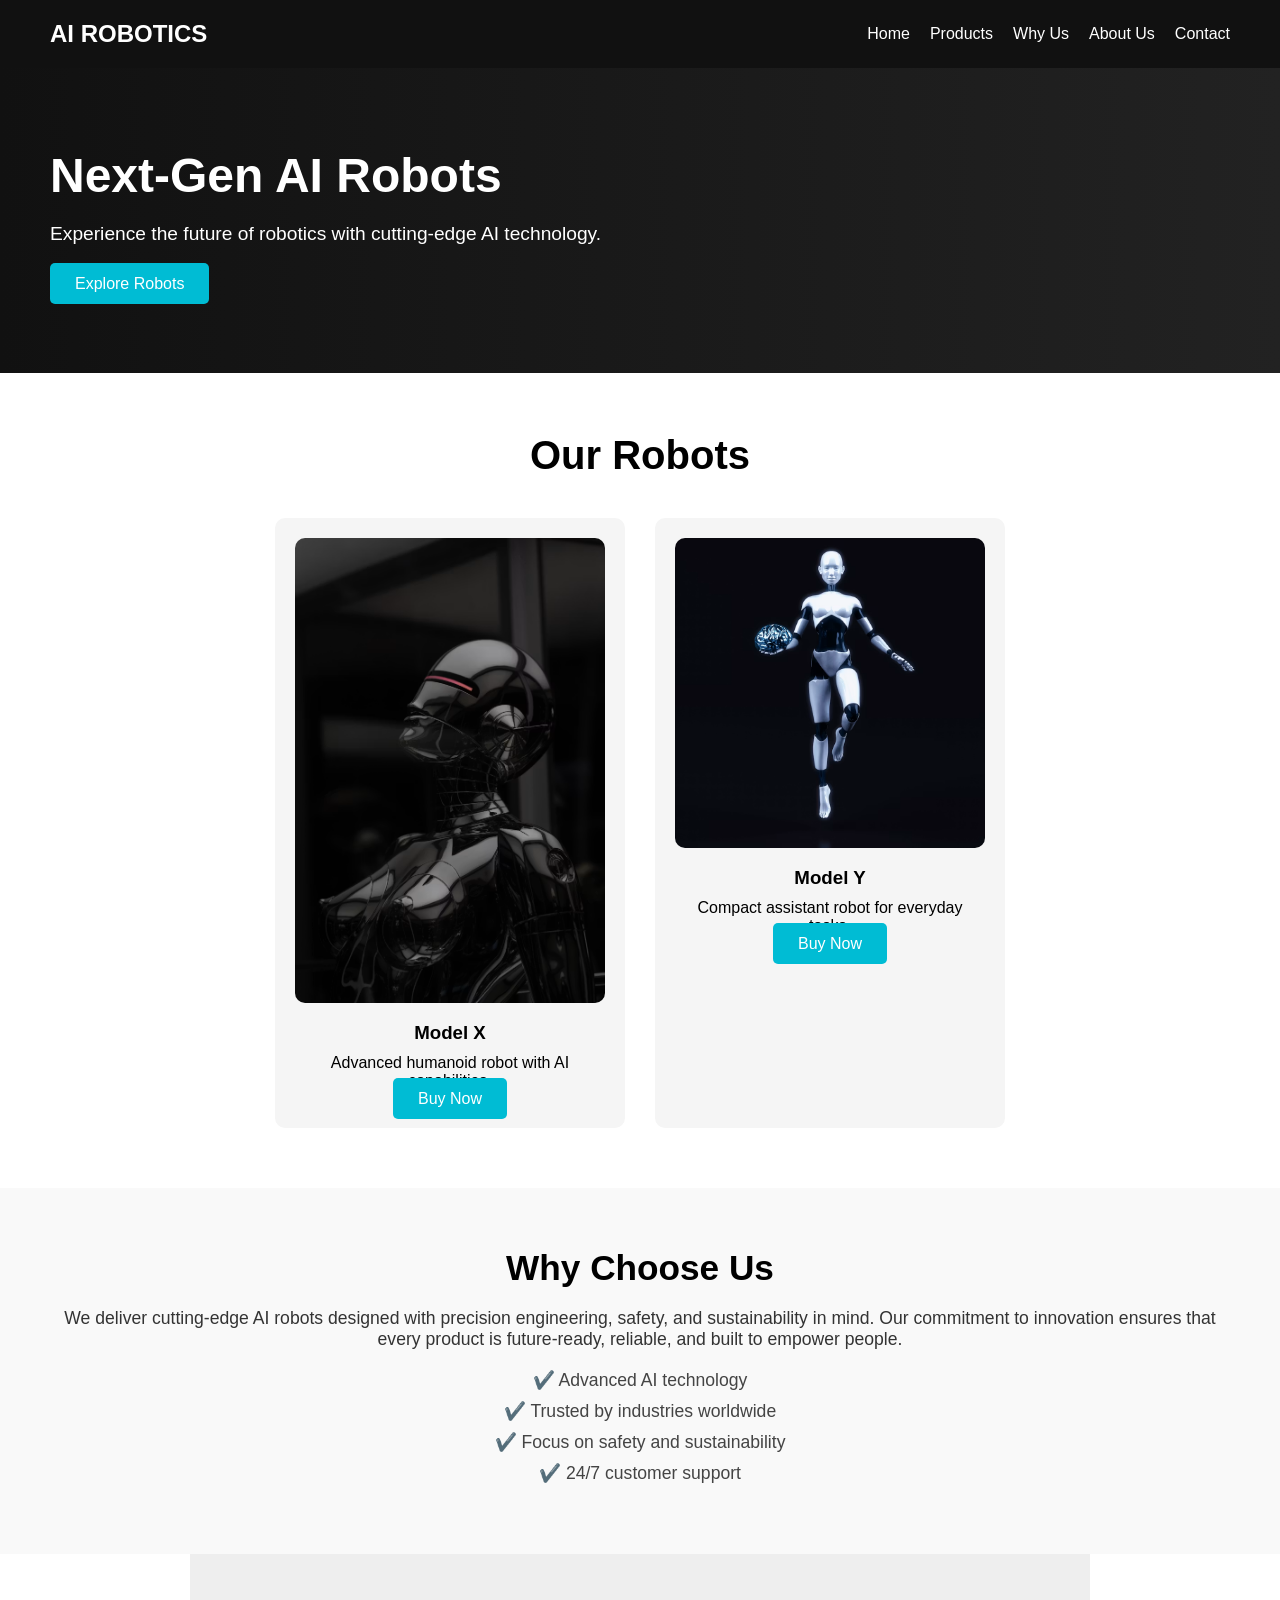
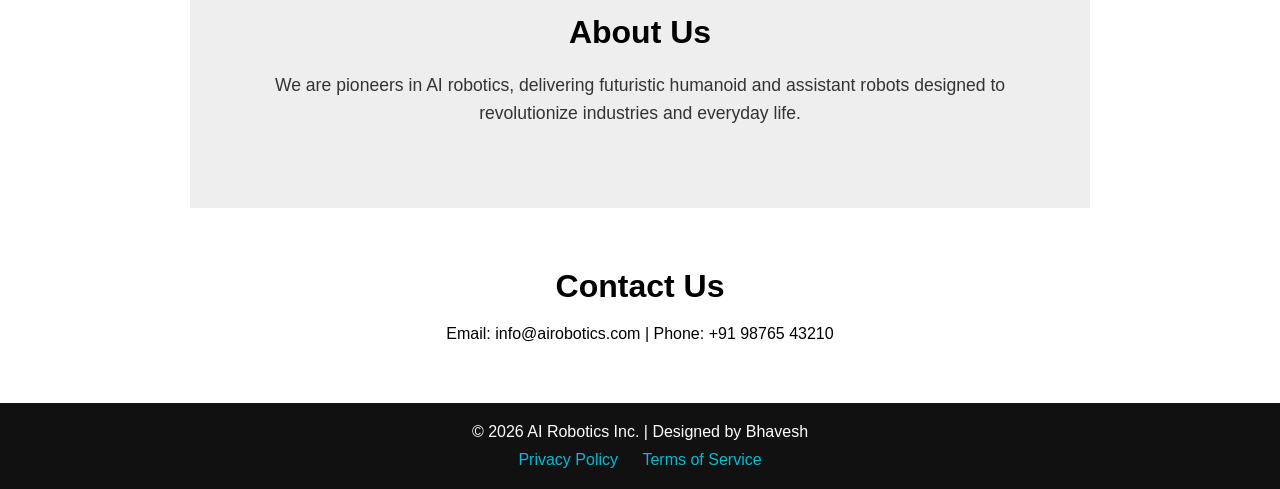
==== index.html @ b3654147 "added why us section" ====
<!DOCTYPE html>
<html lang="en">
<head>
  <meta charset="UTF-8">
  <meta name="viewport" content="width=device-width, initial-scale=1.0">
  <title>AI Robot Store</title>
  <link rel="stylesheet" href="style.css">
</head>
<body>
  <!-- Header -->
  <header>
    <div class="logo">AI ROBOTICS</div>
    <nav>
      <ul>
        <li><a href="#home">Home</a></li>
        <li><a href="#products">Products</a></li>
        <li><a href="#whyus">Why Us</a></li> <!-- NEW -->
        <li><a href="#about">About Us</a></li>
        <li><a href="#contact">Contact</a></li>
      </ul>
    </nav>
  </header>

  <!-- Hero Section -->
  <section id="home" class="hero">
    <div class="hero-text">
      <h1>Next‑Gen AI Robots</h1>
      <p>Experience the future of robotics with cutting‑edge AI technology.</p>
      <a href="#products" class="btn">Explore Robots</a>
    </div>
  </section>

  <!-- Products Section -->
  <section id="products" class="products">
    <h2>Our Robots</h2>
    <div class="product-container">
      <div class="product-card">
        <img src="robot.avif" alt="Robot Model X">
        <h3>Model X</h3>
        <p>Advanced humanoid robot with AI capabilities.</p>
        <a href="#" class="btn">Buy Now</a>
      </div>
      <div class="product-card">
        <img src="robot2.avif" alt="Robot Model Y">
        <h3>Model Y</h3>
        <p>Compact assistant robot for everyday tasks.</p>
        <a href="#" class="btn">Buy Now</a>
      </div>
    </div>
  </section>

  <!-- Why Us Section -->
  <section id="whyus" class="whyus">
    <h2>Why Choose Us</h2>
    <p>We deliver cutting‑edge AI robots designed with precision engineering, safety, and sustainability in mind. 
       Our commitment to innovation ensures that every product is future‑ready, reliable, and built to empower people.</p>
    <ul>
      <li>✔️ Advanced AI technology</li>
      <li>✔️ Trusted by industries worldwide</li>
      <li>✔️ Focus on safety and sustainability</li>
      <li>✔️ 24/7 customer support</li>
    </ul>
  </section>

  <!-- About Section -->
  <section id="about" class="about">
    <h2>About Us</h2>
    <p>We are pioneers in AI robotics, delivering futuristic humanoid and assistant robots designed to revolutionize industries and everyday life.</p>
  </section>

  <!-- Contact Section -->
  <section id="contact" class="contact">
    <h2>Contact Us</h2>
    <p>Email: info@airobotics.com | Phone: +91 98765 43210</p>
  </section>

  <!-- Footer -->
  <footer>
    <p>&copy; 2026 AI Robotics Inc. | Designed by Bhavesh</p>
    <div class="footer-links">
      <a href="#privacy">Privacy Policy</a>
      <a href="#terms">Terms of Service</a>
    </div>
  </footer>
</body>
</html>
---- style.css ----
/* Reset */
* {
  margin: 0;
  padding: 0;
  box-sizing: border-box;
  font-family: 'Segoe UI', sans-serif;
}

/* Header */
header {
  display: flex;
  justify-content: space-between;
  align-items: center;
  padding: 20px 50px;
  background: #111;
  color: #fff;
  position: sticky;
  top: 0;
}
header .logo {
  font-size: 1.5em;
  font-weight: bold;
}
header nav ul {
  list-style: none;
  display: flex;
  gap: 20px;
}
header nav ul li a {
  color: #fff;
  text-decoration: none;
  transition: color 0.3s;
}
header nav ul li a:hover {
  color: #00bcd4;
}

/* Hero */
.hero {
  display: flex;
  align-items: center;
  justify-content: space-between;
  padding: 80px 50px;
  background: linear-gradient(to right, #111, #222);
  color: #fff;
}
.hero-text h1 {
  font-size: 3em;
  margin-bottom: 20px;
}
.hero-text p {
  font-size: 1.2em;
  margin-bottom: 30px;
}
.btn {
  background: #00bcd4;
  color: #fff;
  padding: 12px 25px;
  text-decoration: none;
  border-radius: 5px;
  transition: background 0.3s;
}
.btn:hover {
  background: #0097a7;
}
.hero-img img {
  max-width: 400px;
  border-radius: 10px;
}

/* Products */
.products {
  padding: 60px 50px;
  text-align: center;
}
.products h2 {
  font-size: 2.5em;
  margin-bottom: 40px;
}
.product-container {
  display: flex;
  justify-content: center;
  gap: 30px;
  flex-wrap: wrap;
}
.product-card {
  width: 250px;
  padding: 20px;
  background: #f5f5f5;
  border-radius: 10px;
  transition: transform 0.3s;
}
.product-card:hover {
  transform: translateY(-10px);
}
.product-card img {
  width: 100%;
  border-radius: 10px;
  margin-bottom: 15px;
}
.product-card h3 {
  margin-bottom: 10px;
}

/* About */
.about {
  padding: 60px 50px;
  background: #eee;
  text-align: center;
}
.about h2 {
  font-size: 2em;
  margin-bottom: 20px;
}

/* Contact */
.contact {
  padding: 60px 50px;
  text-align: center;
}
.contact h2 {
  font-size: 2em;
  margin-bottom: 20px;
}

/* Footer */
footer {
  background: #111;
  color: #fff;
  text-align: center;
  padding: 20px;
}
.footer-links {
  margin-top: 10px;
}
.footer-links a {
  color: #00bcd4;
  margin: 0 10px;
  text-decoration: none;
}
.footer-links a:hover {
  text-decoration: underline;
}
.hero-img {
  display: flex;
  gap: 20px;
}
.hero-img img {
  max-width: 300px;
  border-radius: 10px;
}
.hero-img {
  display: flex;
  gap: 20px;
}
.hero-img img {
  max-width: 300px;
  border-radius: 10px;
}
.product-container {
  display: flex;
  justify-content: center;
  gap: 30px;
  flex-wrap: wrap;
}
.product-card img {
  width: 100%;
  border-radius: 10px;
  margin-bottom: 15px;
}
/* Products Section */
.products {
  padding: 60px 50px;
  text-align: center;
}

.products h2 {
  font-size: 2.5em;
  margin-bottom: 40px;
}

.product-container {
  display: flex;
  justify-content: center;   /* center horizontally */
  align-items: stretch;      /* make cards equal height */
  gap: 30px;                 /* spacing between cards */
  flex-wrap: wrap;           /* wrap on smaller screens */
}

.product-card {
  flex: 1 1 300px;           /* flexible width, min 300px */
  max-width: 350px;          /* prevent too wide */
  background: #f5f5f5;
  border-radius: 10px;
  padding: 20px;
  transition: transform 0.3s;
  text-align: center;
}

.product-card:hover {
  transform: translateY(-10px);
}

.product-card img {
  width: 100%;
  height: auto;
  border-radius: 10px;
  margin-bottom: 15px;
}

.product-card h3 {
  margin-bottom: 10px;
}
.about {
  padding: 60px 50px;
  background: #eee;
  text-align: center;
  max-width: 900px;
  margin: 0 auto;
}
.about h2 {
  font-size: 2em;
  margin-bottom: 20px;
}
.about p {
  font-size: 1.1em;
  line-height: 1.6;
  margin-bottom: 20px;
  color: #333;
}
.whyus {
  padding: 60px 50px;
  background: #f9f9f9;
  text-align: center;
}
.whyus h2 {
  font-size: 2.2em;
  margin-bottom: 20px;
}
.whyus p {
  font-size: 1.1em;
  margin-bottom: 20px;
  color: #333;
}
.whyus ul {
  list-style: none;
  padding: 0;
}
.whyus li {
  font-size: 1.1em;
  margin: 10px 0;
  color: #444;
}
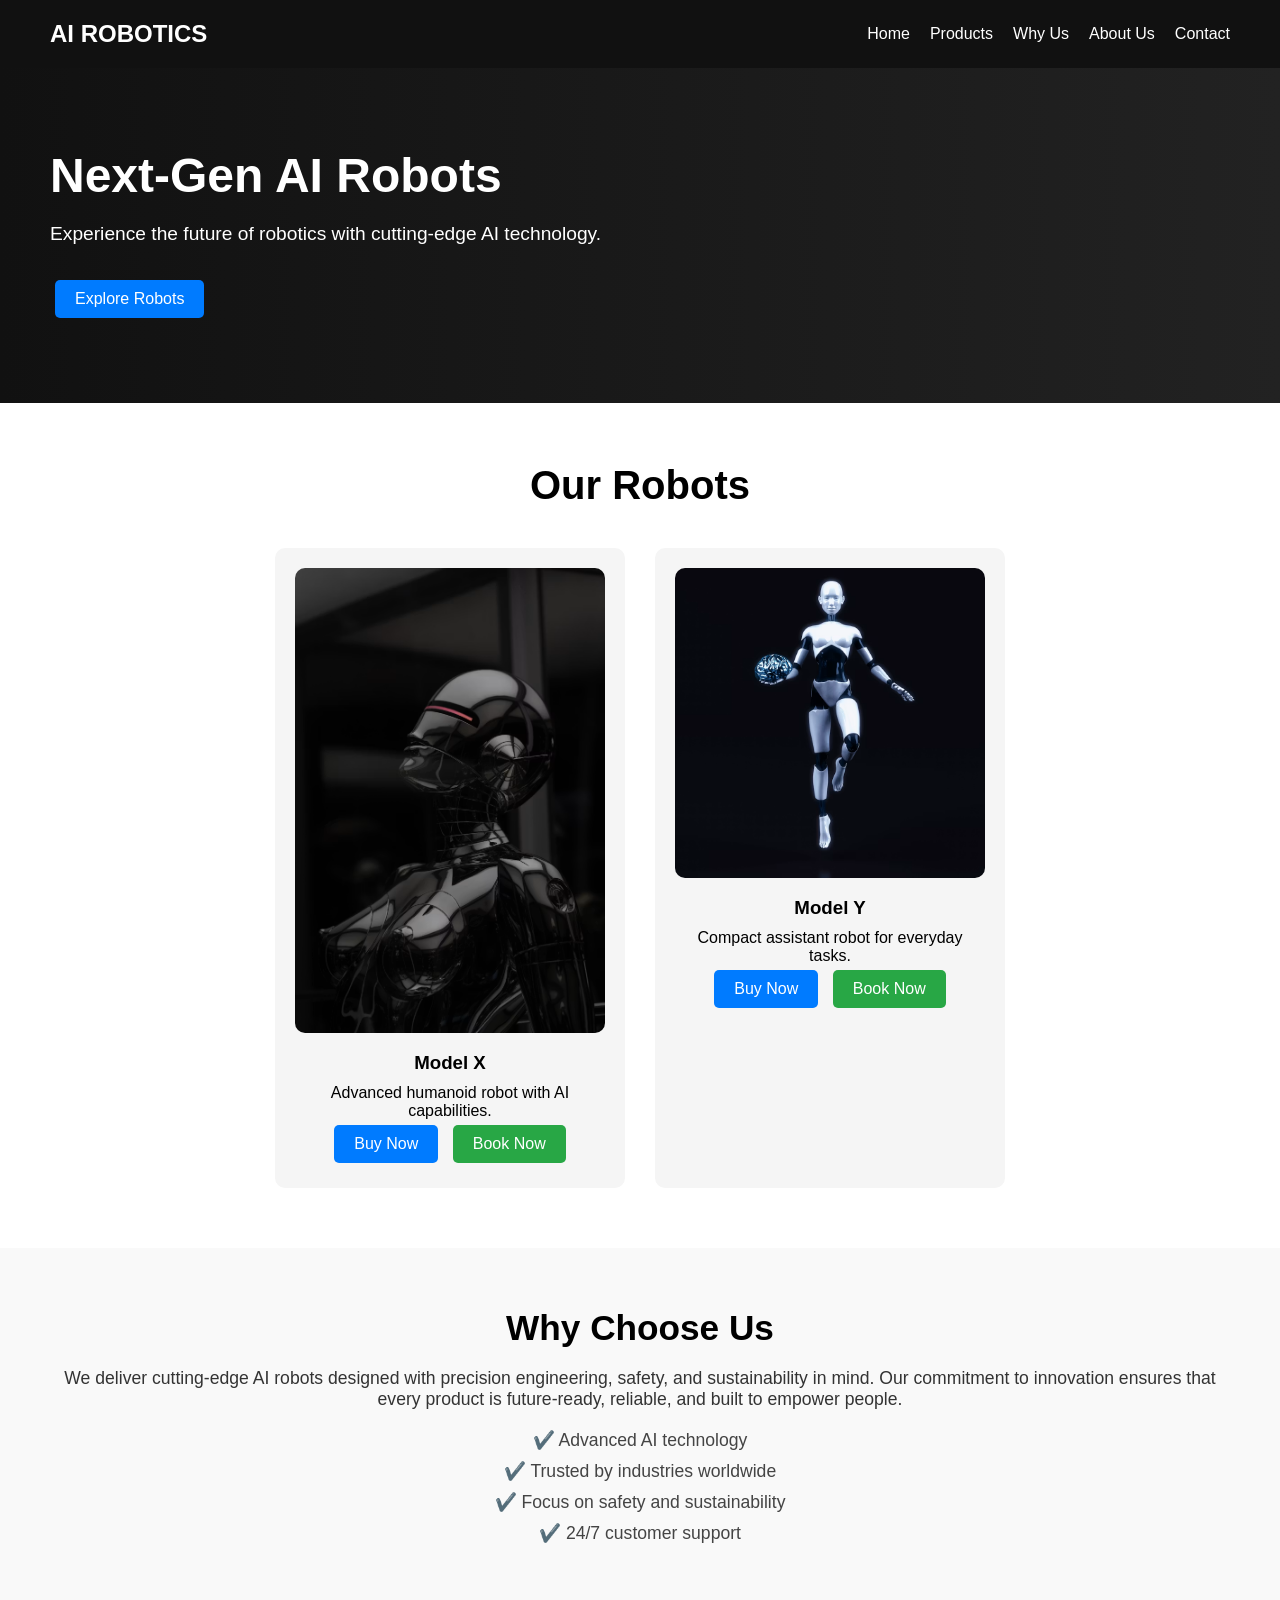
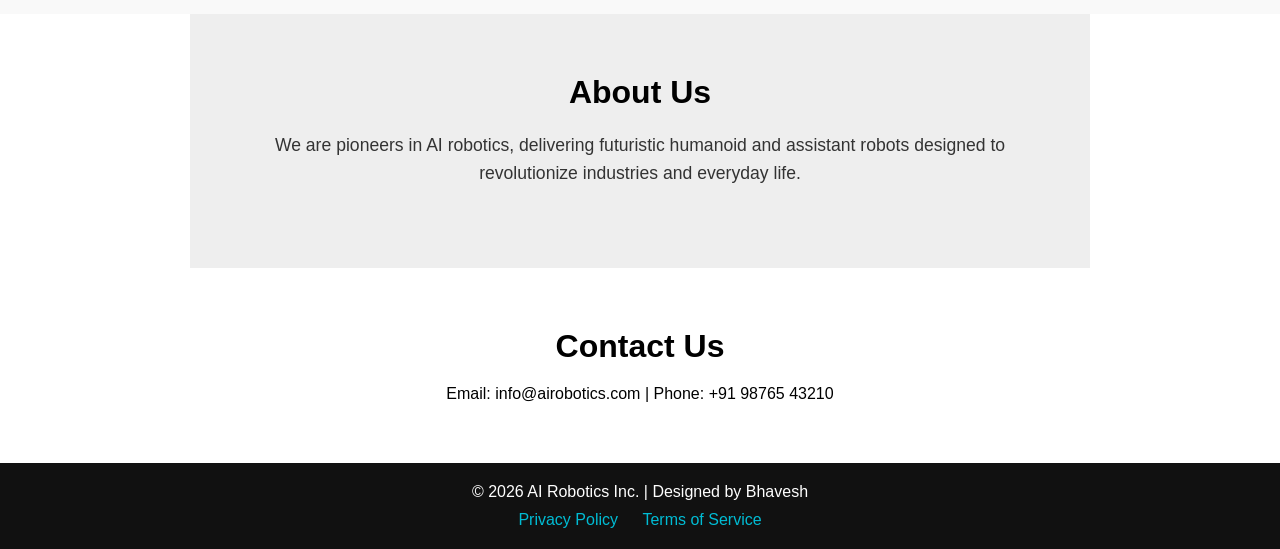
==== commit 57ecaf8c: "add book now button" ====
--- a/index.html
+++ b/index.html
@@ -31,23 +31,27 @@
   </section>
 
   <!-- Products Section -->
-  <section id="products" class="products">
-    <h2>Our Robots</h2>
-    <div class="product-container">
-      <div class="product-card">
-        <img src="robot.avif" alt="Robot Model X">
-        <h3>Model X</h3>
-        <p>Advanced humanoid robot with AI capabilities.</p>
-        <a href="#" class="btn">Buy Now</a>
-      </div>
-      <div class="product-card">
-        <img src="robot2.avif" alt="Robot Model Y">
-        <h3>Model Y</h3>
-        <p>Compact assistant robot for everyday tasks.</p>
-        <a href="#" class="btn">Buy Now</a>
-      </div>
+  
+  
+<section id="products" class="products">
+  <h2>Our Robots</h2>
+  <div class="product-container">
+    <div class="product-card">
+      <img src="robot.avif" alt="Robot Model X">
+      <h3>Model X</h3>
+      <p>Advanced humanoid robot with AI capabilities.</p>
+      <a href="#" class="btn">Buy Now</a>
+      <a href="#contact" class="btn book-btn">Book Now</a> <!-- NEW -->
     </div>
-  </section>
+    <div class="product-card">
+      <img src="robot2.avif" alt="Robot Model Y">
+      <h3>Model Y</h3>
+      <p>Compact assistant robot for everyday tasks.</p>
+      <a href="#" class="btn">Buy Now</a>
+      <a href="#contact" class="btn book-btn">Book Now</a> <!-- NEW -->
+    </div>
+  </div>
+</section>
 
   <!-- Why Us Section -->
   <section id="whyus" class="whyus">
--- a/style.css
+++ b/style.css
@@ -251,3 +251,25 @@
   margin: 10px 0;
   color: #444;
 }
+.btn {
+  display: inline-block;
+  padding: 10px 20px;
+  margin: 5px;
+  background: #007bff;
+  color: #fff;
+  text-decoration: none;
+  border-radius: 5px;
+  transition: background 0.3s;
+}
+
+.btn:hover {
+  background: #0056b3;
+}
+
+.book-btn {
+  background: #28a745; /* green for Book Now */
+}
+
+.book-btn:hover {
+  background: #1e7e34;
+}
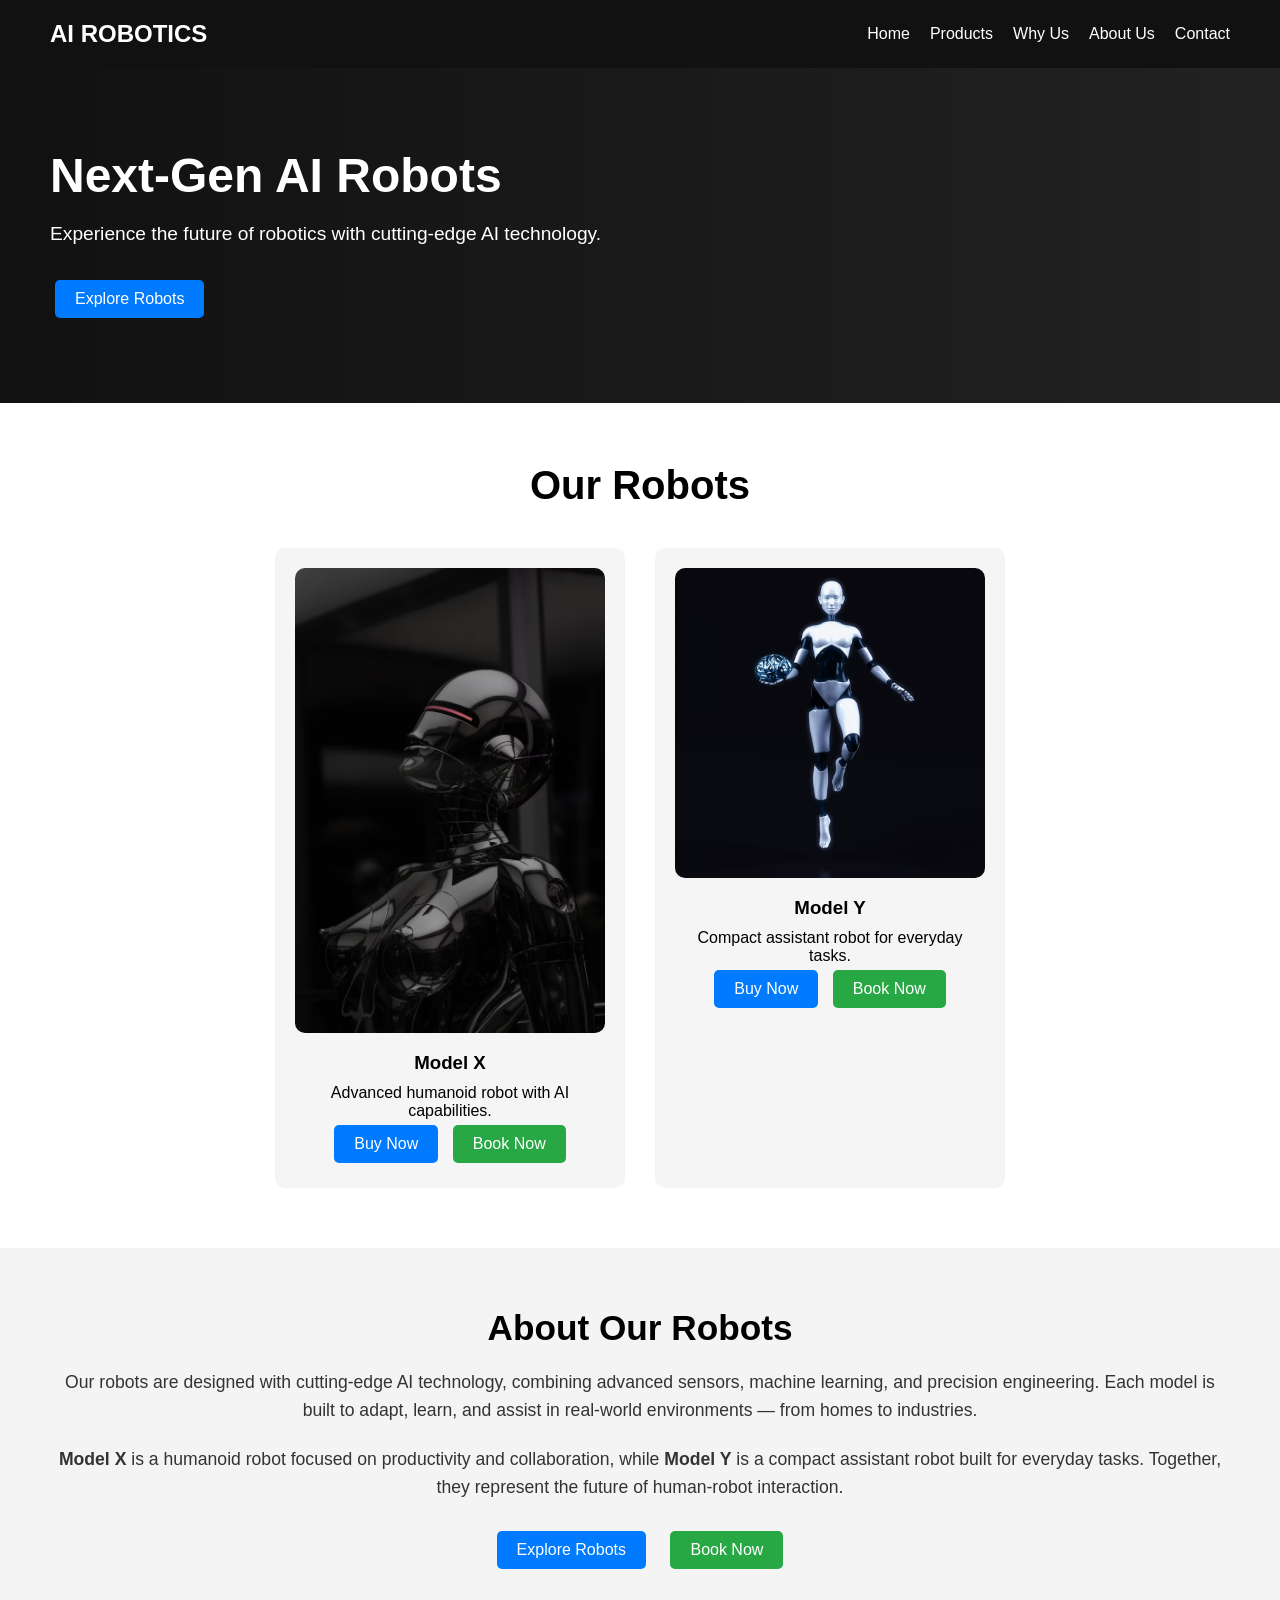
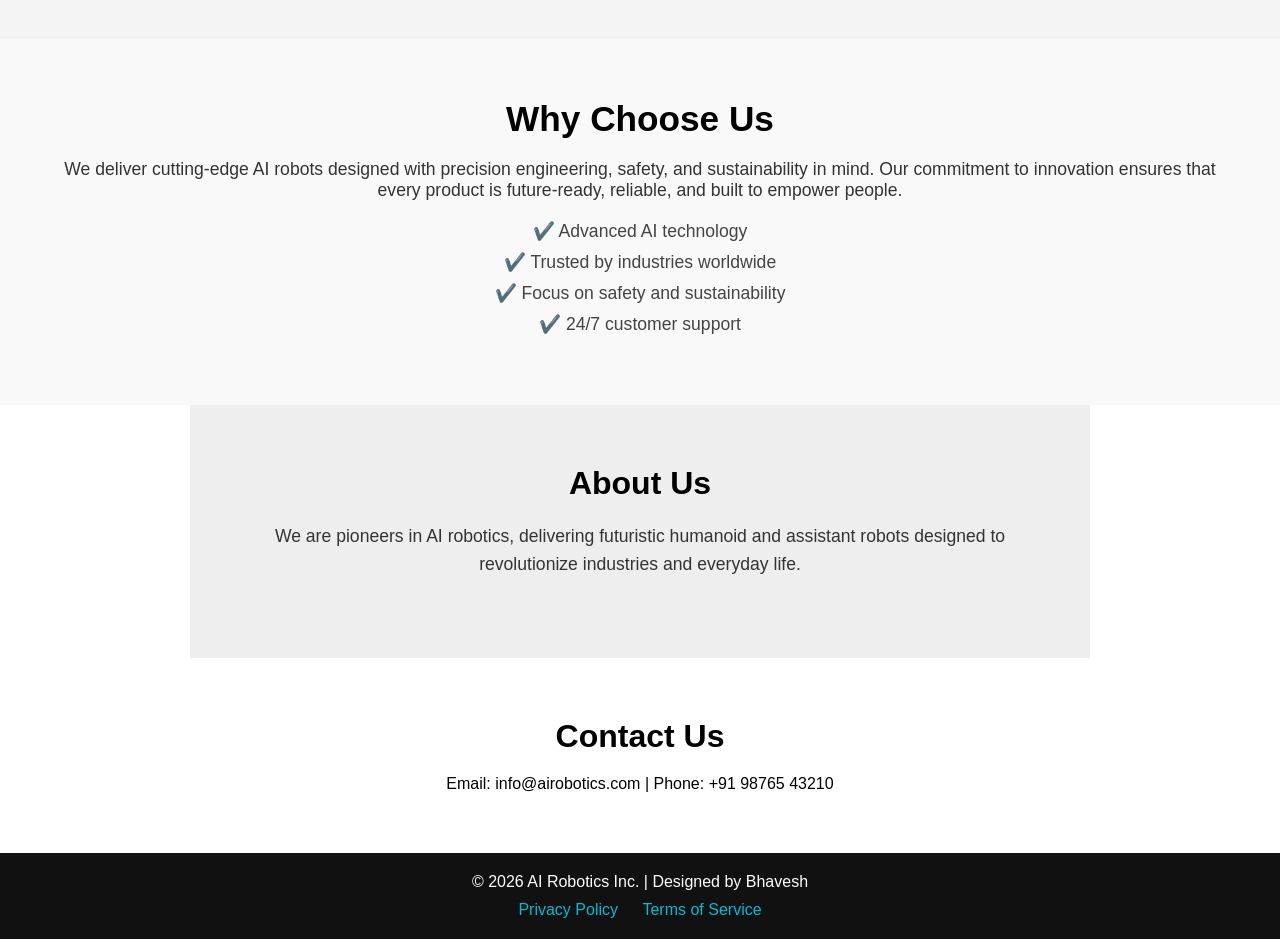
==== commit 1150ce0e: "add about robot section" ====
--- a/index.html
+++ b/index.html
@@ -9,17 +9,19 @@
 <body>
   <!-- Header -->
   <header>
-    <div class="logo">AI ROBOTICS</div>
-    <nav>
-      <ul>
-        <li><a href="#home">Home</a></li>
-        <li><a href="#products">Products</a></li>
-        <li><a href="#whyus">Why Us</a></li> <!-- NEW -->
-        <li><a href="#about">About Us</a></li>
-        <li><a href="#contact">Contact</a></li>
-      </ul>
-    </nav>
-  </header>
+  <div class="logo">AI ROBOTICS</div>
+  <nav>
+    <ul>
+      <li><a href="#home">Home</a></li>
+      <li><a href="#products">Products</a></li>
+      <li><a href="#whyus">Why Us</a></li>
+      <li><a href="about.html">About Us</a></li> <!-- UPDATED -->
+      <li><a href="#contact">Contact</a></li>
+    </ul>
+  </nav>
+</header>
+
+
 
   <!-- Hero Section -->
   <section id="home" class="hero">
@@ -52,6 +54,23 @@
     </div>
   </div>
 </section>
+<!-- About Robot Section -->
+<section id="about-robot" class="about-robot">
+  <h2>About Our Robots</h2>
+  <p>
+    Our robots are designed with cutting‑edge AI technology, combining advanced sensors, 
+    machine learning, and precision engineering. Each model is built to adapt, learn, and 
+    assist in real‑world environments — from homes to industries.
+  </p>
+  <p>
+    <strong>Model X</strong> is a humanoid robot focused on productivity and collaboration, 
+    while <strong>Model Y</strong> is a compact assistant robot built for everyday tasks. 
+    Together, they represent the future of human‑robot interaction.
+  </p>
+  <a href="#products" class="btn">Explore Robots</a>
+  <a href="#contact" class="btn book-btn">Book Now</a> <!-- NEW clickable button -->
+</section>
+
 
   <!-- Why Us Section -->
   <section id="whyus" class="whyus">
--- a/style.css
+++ b/style.css
@@ -273,3 +273,43 @@
 .book-btn:hover {
   background: #1e7e34;
 }
+.about-page {
+  padding: 60px 50px;
+  max-width: 900px;
+  margin: 0 auto;
+  text-align: center;
+}
+.about-page h1 {
+  font-size: 2.5em;
+  margin-bottom: 20px;
+}
+.about-page p {
+  font-size: 1.1em;
+  line-height: 1.6;
+  margin-bottom: 20px;
+  color: #333;
+}
+.about-robot {
+  padding: 60px 50px;
+  background: #f4f4f4;
+  text-align: center;
+}
+.about-robot h2 {
+  font-size: 2.2em;
+  margin-bottom: 20px;
+}
+.about-robot p {
+  font-size: 1.1em;
+  line-height: 1.6;
+  margin-bottom: 20px;
+  color: #333;
+}
+.about-robot .btn {
+  margin: 10px;
+}
+.book-btn {
+  background: #28a745; /* green for Book Now */
+}
+.book-btn:hover {
+  background: #1e7e34;
+}
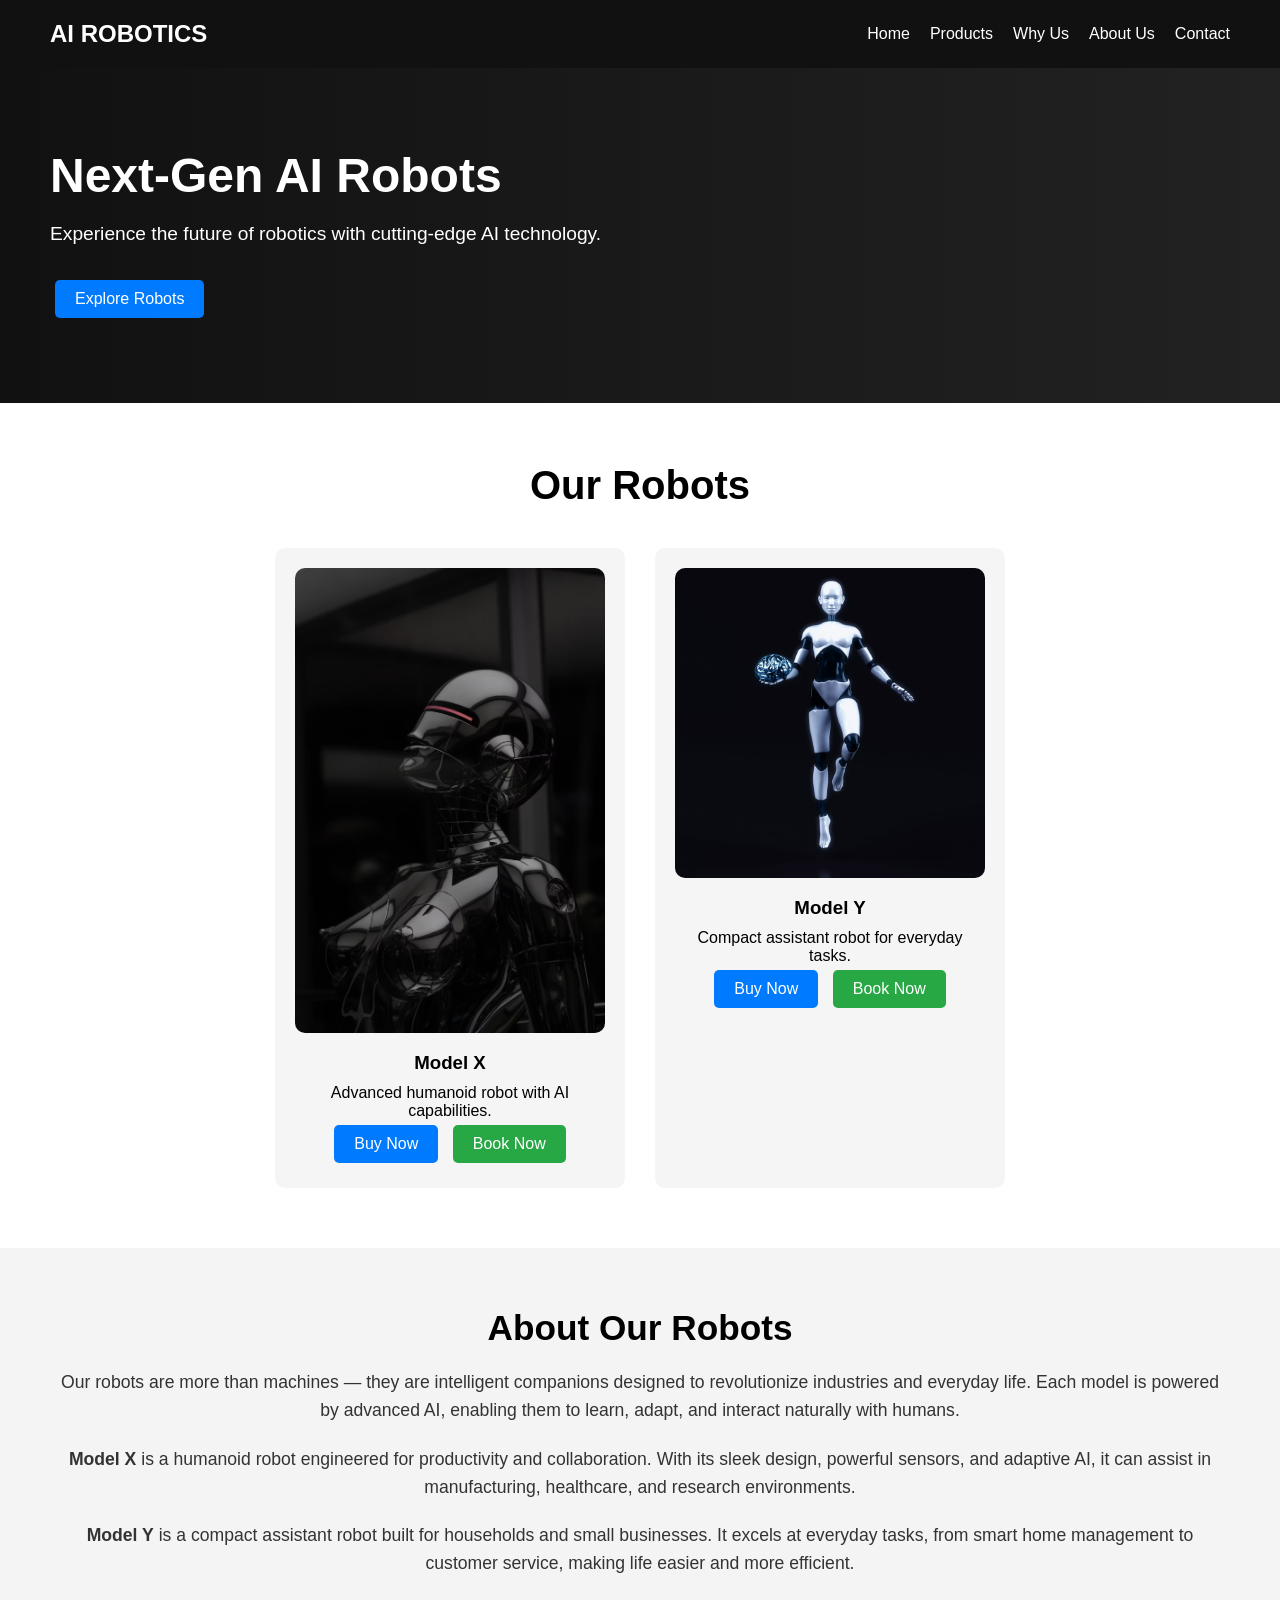
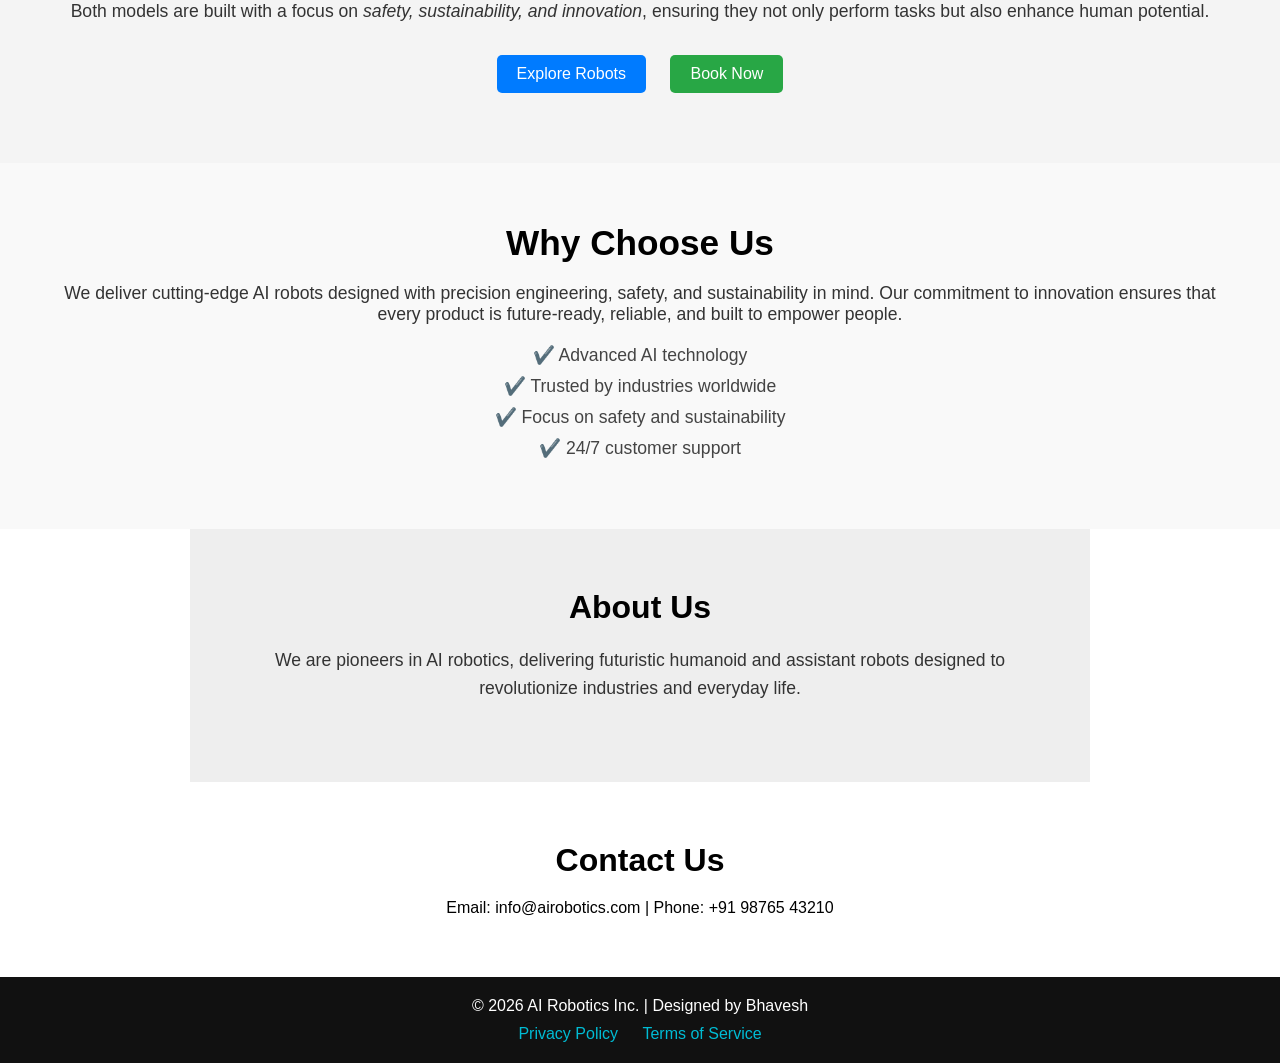
==== commit 719646b2: "updated about robot section" ====
--- a/index.html
+++ b/index.html
@@ -54,22 +54,33 @@
     </div>
   </div>
 </section>
+
 <!-- About Robot Section -->
 <section id="about-robot" class="about-robot">
   <h2>About Our Robots</h2>
   <p>
-    Our robots are designed with cutting‑edge AI technology, combining advanced sensors, 
-    machine learning, and precision engineering. Each model is built to adapt, learn, and 
-    assist in real‑world environments — from homes to industries.
+    Our robots are more than machines — they are intelligent companions designed to 
+    revolutionize industries and everyday life. Each model is powered by advanced AI, 
+    enabling them to learn, adapt, and interact naturally with humans.
   </p>
   <p>
-    <strong>Model X</strong> is a humanoid robot focused on productivity and collaboration, 
-    while <strong>Model Y</strong> is a compact assistant robot built for everyday tasks. 
-    Together, they represent the future of human‑robot interaction.
+    <strong>Model X</strong> is a humanoid robot engineered for productivity and collaboration. 
+    With its sleek design, powerful sensors, and adaptive AI, it can assist in manufacturing, 
+    healthcare, and research environments.
+  </p>
+  <p>
+    <strong>Model Y</strong> is a compact assistant robot built for households and small businesses. 
+    It excels at everyday tasks, from smart home management to customer service, making life easier 
+    and more efficient.
+  </p>
+  <p>
+    Both models are built with a focus on <em>safety, sustainability, and innovation</em>, ensuring 
+    they not only perform tasks but also enhance human potential.
   </p>
   <a href="#products" class="btn">Explore Robots</a>
-  <a href="#contact" class="btn book-btn">Book Now</a> <!-- NEW clickable button -->
+  <a href="#contact" class="btn book-btn">Book Now</a>
 </section>
+
 
 
   <!-- Why Us Section -->
--- a/style.css
+++ b/style.css
@@ -313,3 +313,27 @@
 .book-btn:hover {
   background: #1e7e34;
 }
+.about-robot {
+  padding: 60px 50px;
+  background: #f4f4f4;
+  text-align: center;
+}
+.about-robot h2 {
+  font-size: 2.2em;
+  margin-bottom: 20px;
+}
+.about-robot p {
+  font-size: 1.1em;
+  line-height: 1.6;
+  margin-bottom: 20px;
+  color: #333;
+}
+.about-robot .btn {
+  margin: 10px;
+}
+.book-btn {
+  background: #28a745; /* green for Book Now */
+}
+.book-btn:hover {
+  background: #1e7e34;
+}
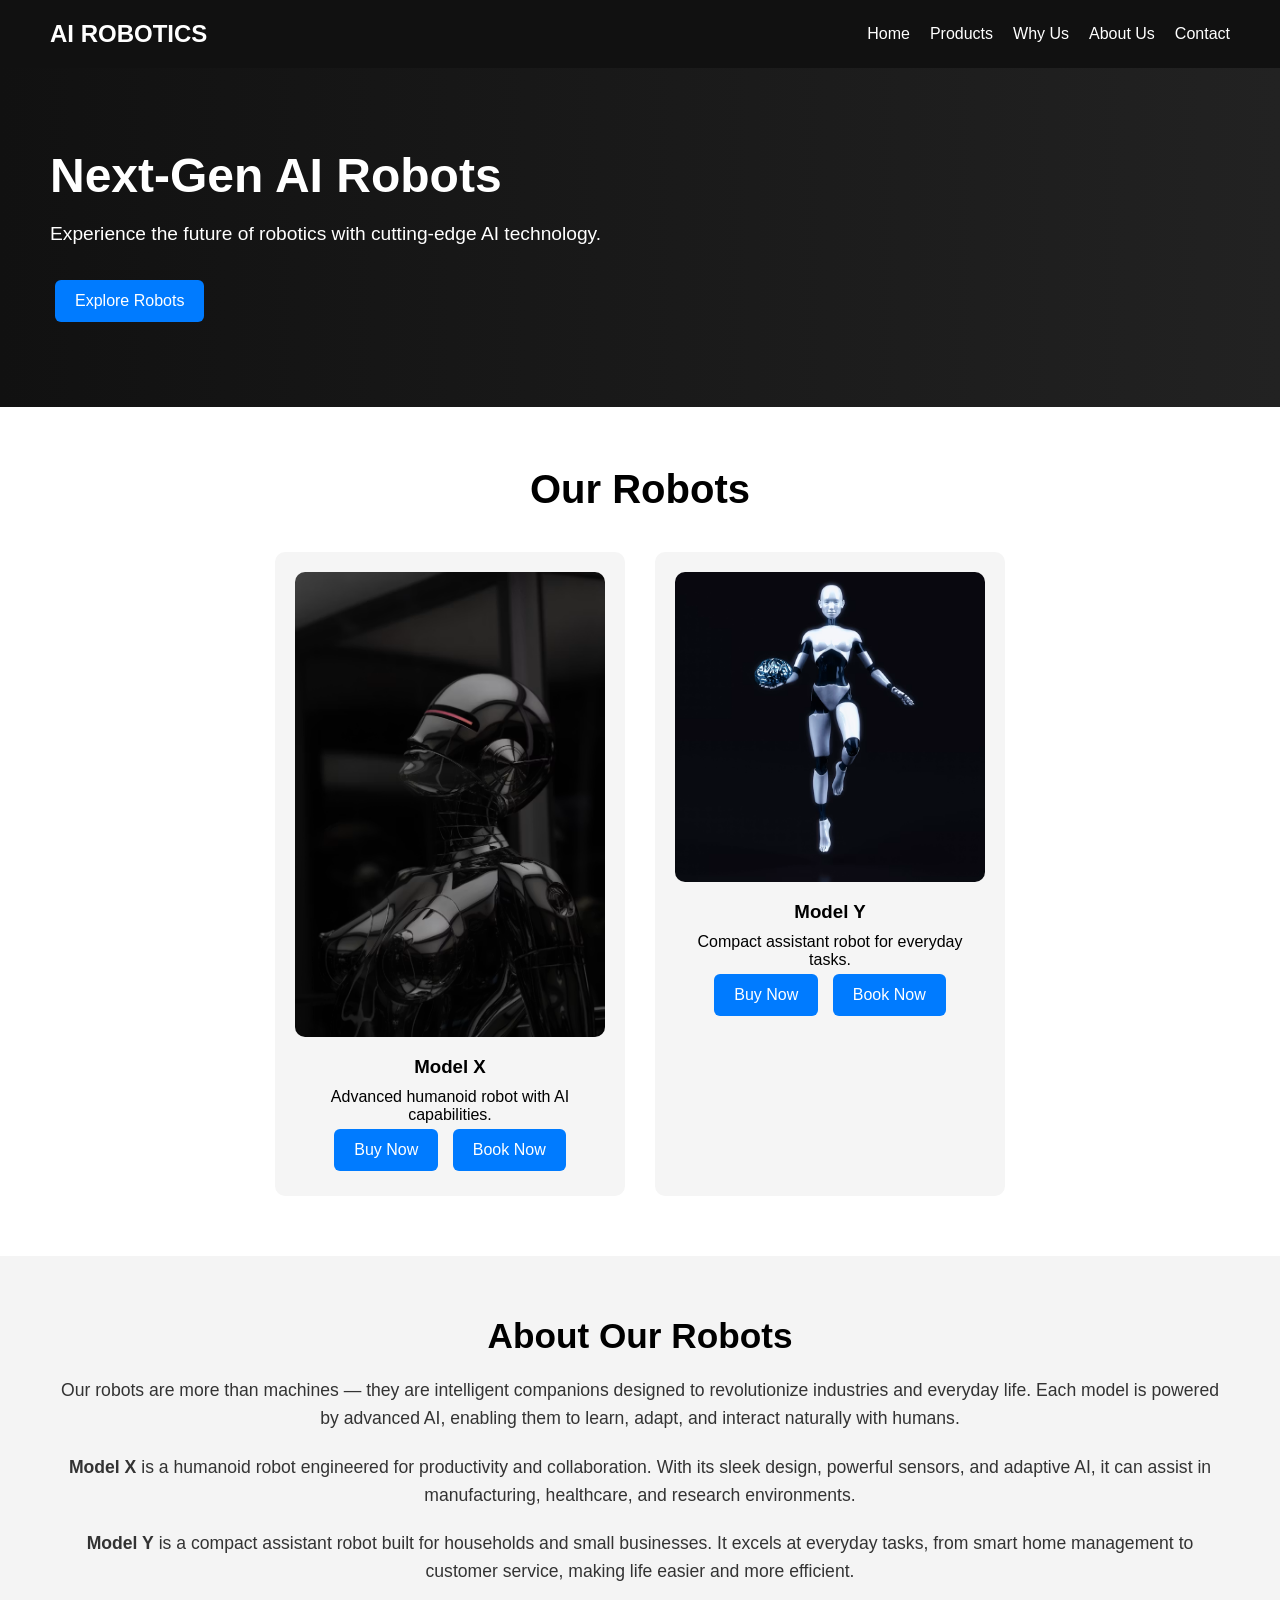
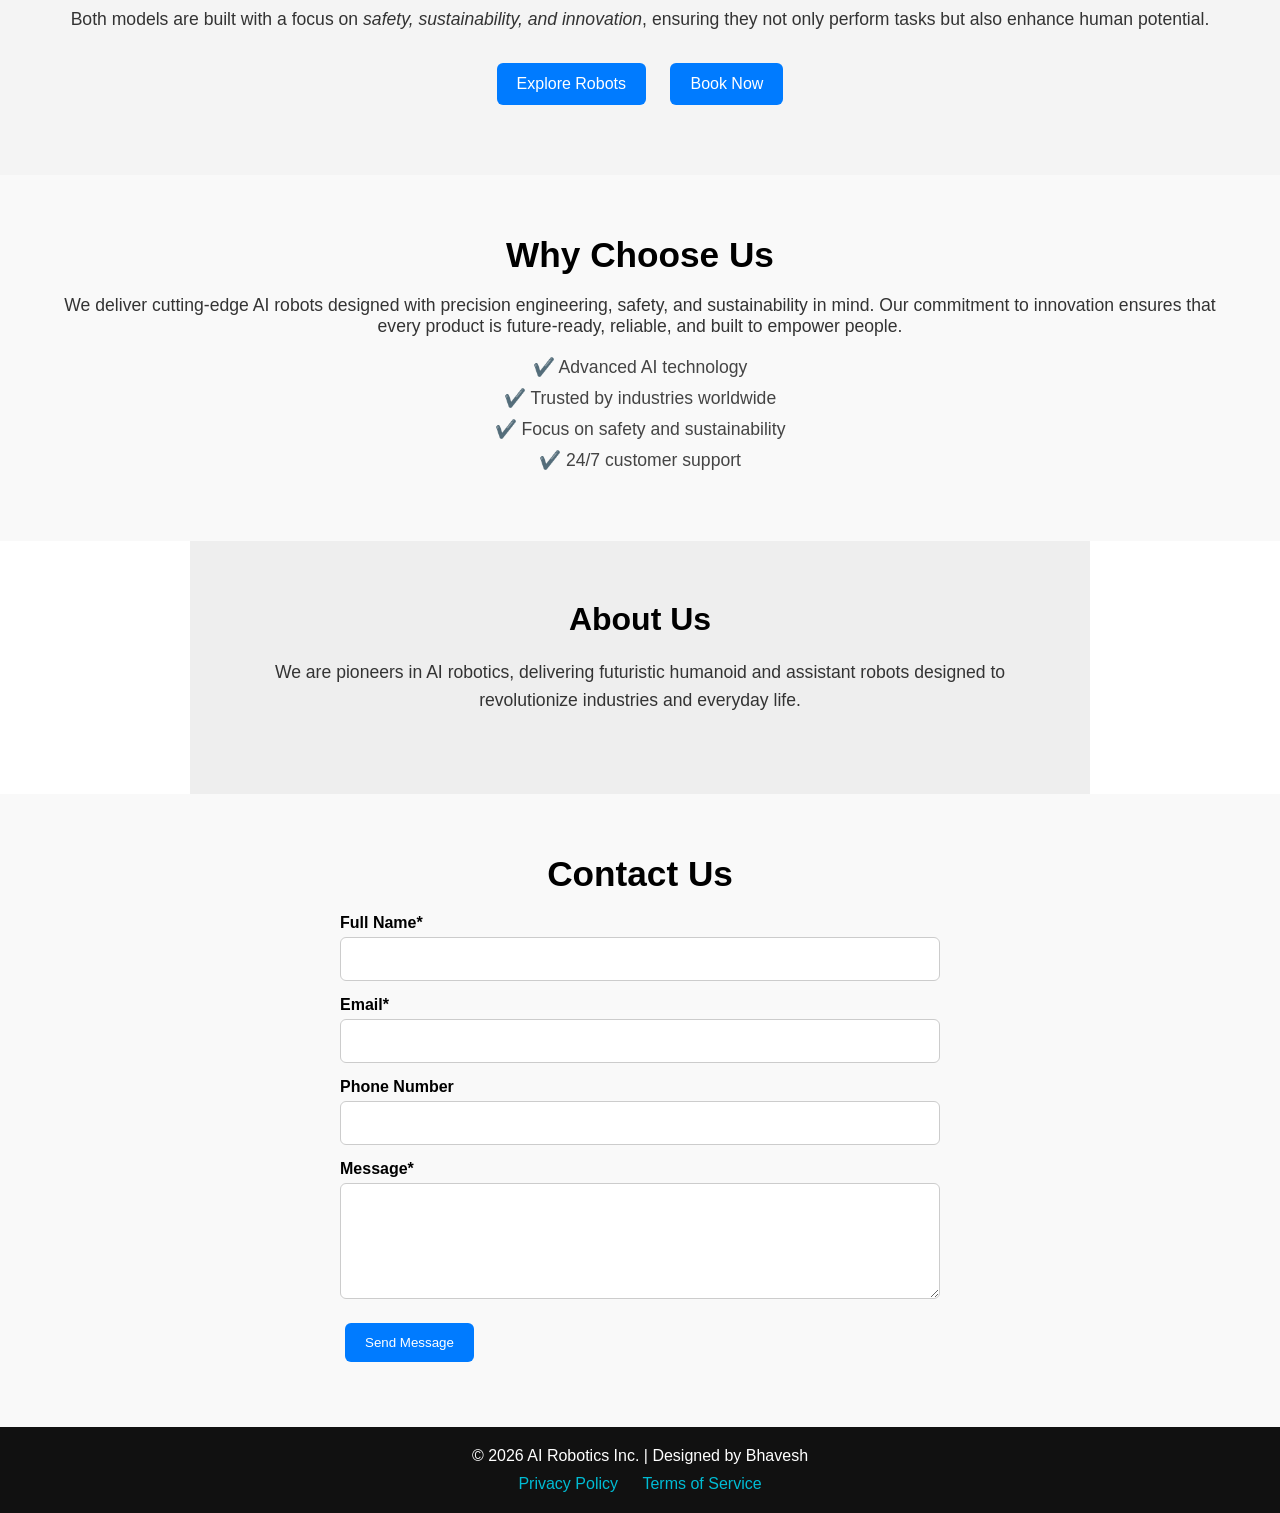
==== commit 542e1707: "updated contact us section" ====
--- a/index.html
+++ b/index.html
@@ -102,11 +102,34 @@
     <p>We are pioneers in AI robotics, delivering futuristic humanoid and assistant robots designed to revolutionize industries and everyday life.</p>
   </section>
 
-  <!-- Contact Section -->
-  <section id="contact" class="contact">
-    <h2>Contact Us</h2>
-    <p>Email: info@airobotics.com | Phone: +91 98765 43210</p>
-  </section>
+ 
+<!-- Contact Section -->
+<section id="contact" class="contact">
+  <h2>Contact Us</h2>
+  <form action="sendmail.php" method="POST" class="contact-form">
+    <div class="form-group">
+      <label for="name">Full Name*</label>
+      <input type="text" id="name" name="name" required>
+    </div>
+
+    <div class="form-group">
+      <label for="email">Email*</label>
+      <input type="email" id="email" name="email" required>
+    </div>
+
+    <div class="form-group">
+      <label for="phone">Phone Number</label>
+      <input type="tel" id="phone" name="phone">
+    </div>
+
+    <div class="form-group">
+      <label for="message">Message*</label>
+      <textarea id="message" name="message" rows="5" required></textarea>
+    </div>
+
+    <button type="submit" class="btn">Send Message</button>
+  </form>
+</section>
 
   <!-- Footer -->
   <footer>
--- a/style.css
+++ b/style.css
@@ -337,3 +337,53 @@
 .book-btn:hover {
   background: #1e7e34;
 }
+.contact {
+  padding: 60px 50px;
+  background: #f9f9f9;
+  text-align: center;
+}
+
+.contact h2 {
+  font-size: 2.2em;
+  margin-bottom: 20px;
+}
+
+.contact-form {
+  max-width: 600px;
+  margin: 0 auto;
+  text-align: left;
+}
+
+.form-group {
+  margin-bottom: 15px;
+}
+
+.form-group label {
+  display: block;
+  font-weight: 600;
+  margin-bottom: 5px;
+}
+
+.form-group input,
+.form-group textarea {
+  width: 100%;
+  padding: 12px;
+  border: 1px solid #ccc;
+  border-radius: 6px;
+  font-size: 1em;
+}
+
+.btn {
+  display: inline-block;
+  padding: 12px 20px;
+  background: #007bff;
+  color: #fff;
+  border: none;
+  border-radius: 6px;
+  cursor: pointer;
+  transition: background 0.3s;
+}
+
+.btn:hover {
+  background: #0056b3;
+}
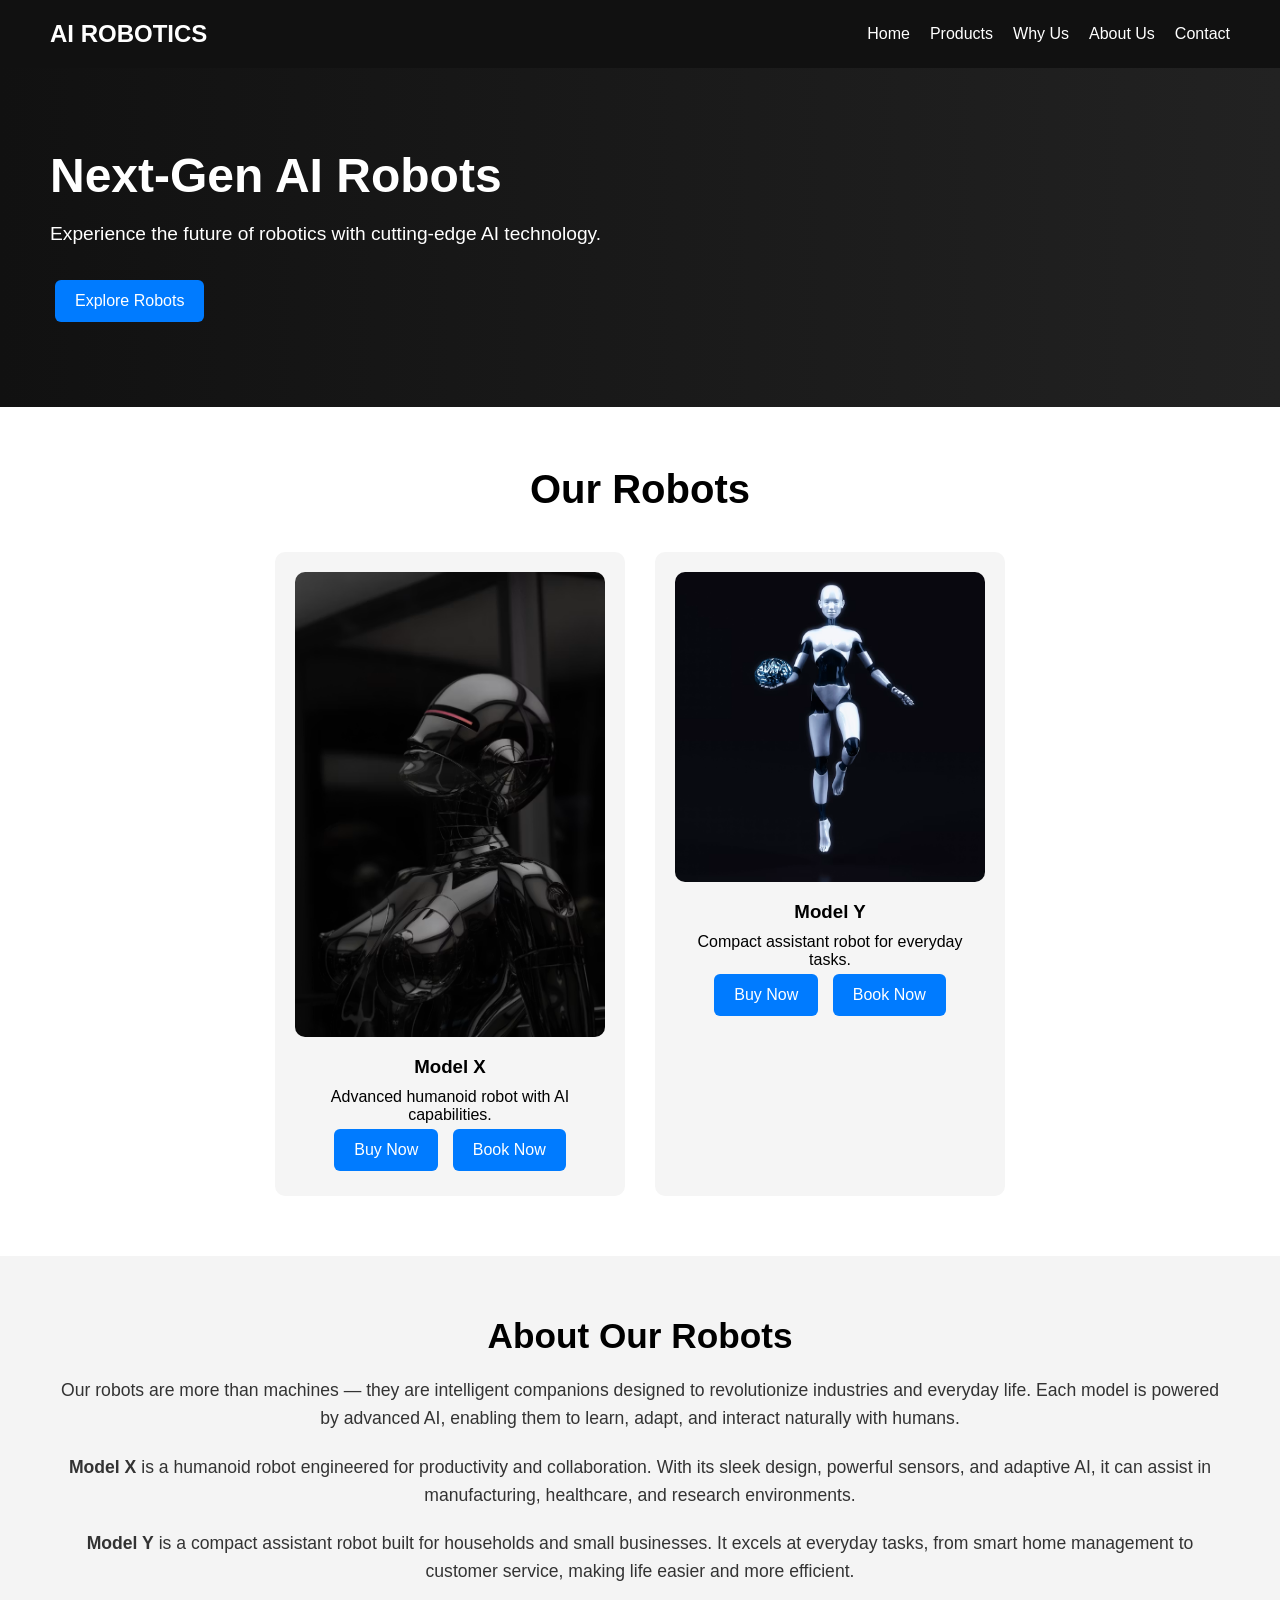
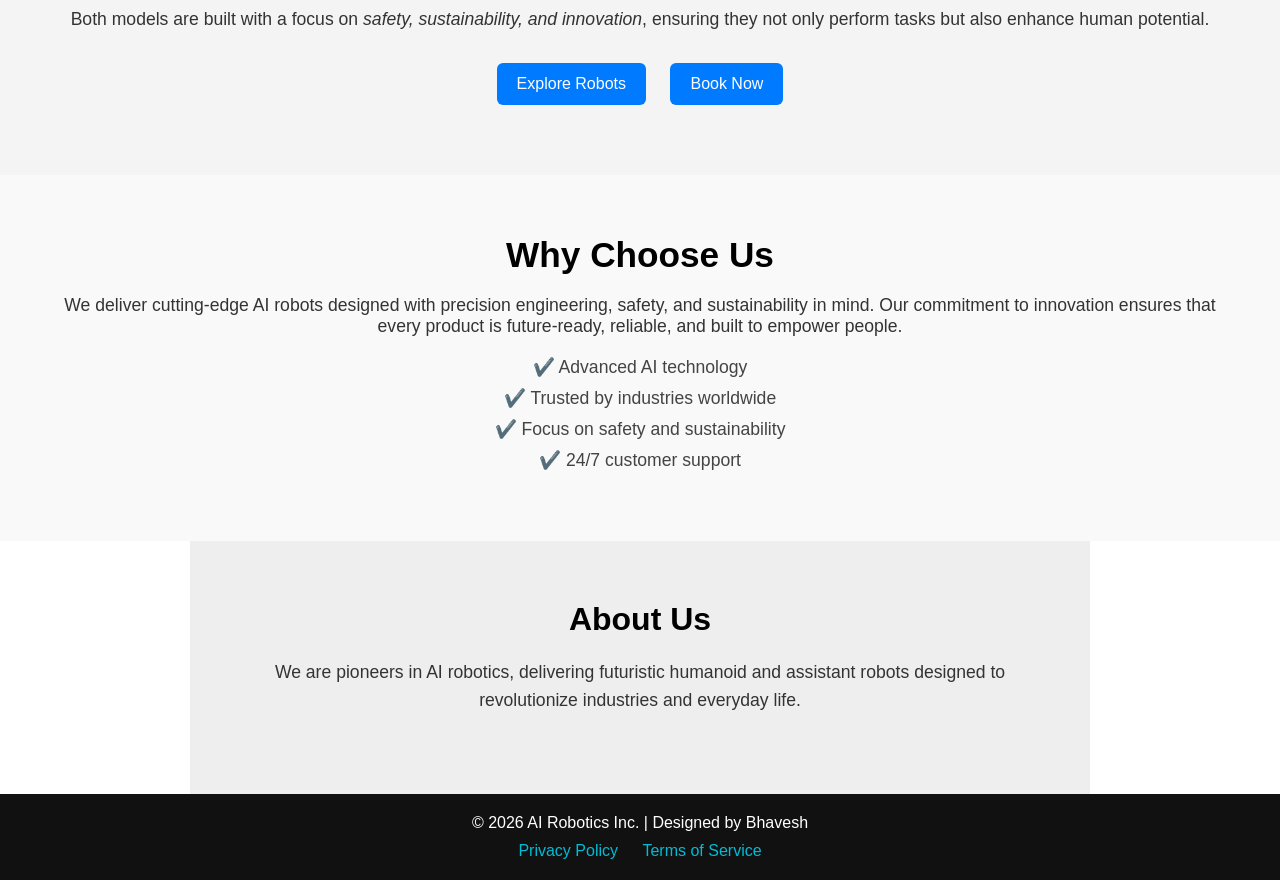
==== commit 135f8d72: "remove contact us section from index.html" ====
--- a/index.html
+++ b/index.html
@@ -12,14 +12,15 @@
   <div class="logo">AI ROBOTICS</div>
   <nav>
     <ul>
-      <li><a href="#home">Home</a></li>
-      <li><a href="#products">Products</a></li>
-      <li><a href="#whyus">Why Us</a></li>
-      <li><a href="about.html">About Us</a></li> <!-- UPDATED -->
-      <li><a href="#contact">Contact</a></li>
+      <li><a href="index.html#home">Home</a></li>
+      <li><a href="index.html#products">Products</a></li>
+      <li><a href="index.html#whyus">Why Us</a></li>
+      <li><a href="about.html">About Us</a></li>
+      <li><a href="contact.html">Contact</a></li> <!-- UPDATED -->
     </ul>
   </nav>
 </header>
+
 
 
 
@@ -103,33 +104,7 @@
   </section>
 
  
-<!-- Contact Section -->
-<section id="contact" class="contact">
-  <h2>Contact Us</h2>
-  <form action="sendmail.php" method="POST" class="contact-form">
-    <div class="form-group">
-      <label for="name">Full Name*</label>
-      <input type="text" id="name" name="name" required>
-    </div>
 
-    <div class="form-group">
-      <label for="email">Email*</label>
-      <input type="email" id="email" name="email" required>
-    </div>
-
-    <div class="form-group">
-      <label for="phone">Phone Number</label>
-      <input type="tel" id="phone" name="phone">
-    </div>
-
-    <div class="form-group">
-      <label for="message">Message*</label>
-      <textarea id="message" name="message" rows="5" required></textarea>
-    </div>
-
-    <button type="submit" class="btn">Send Message</button>
-  </form>
-</section>
 
   <!-- Footer -->
   <footer>
--- a/style.css
+++ b/style.css
@@ -387,3 +387,52 @@
 .btn:hover {
   background: #0056b3;
 }
+.contact-page {
+  padding: 60px 50px;
+  max-width: 600px;
+  margin: 0 auto;
+}
+
+.contact-page h1 {
+  text-align: center;
+  font-size: 2.5em;
+  margin-bottom: 20px;
+}
+
+.contact-form {
+  text-align: left;
+}
+
+.form-group {
+  margin-bottom: 15px;
+}
+
+.form-group label {
+  display: block;
+  font-weight: 600;
+  margin-bottom: 5px;
+}
+
+.form-group input,
+.form-group textarea {
+  width: 100%;
+  padding: 12px;
+  border: 1px solid #ccc;
+  border-radius: 6px;
+  font-size: 1em;
+}
+
+.btn {
+  display: inline-block;
+  padding: 12px 20px;
+  background: #007bff;
+  color: #fff;
+  border: none;
+  border-radius: 6px;
+  cursor: pointer;
+  transition: background 0.3s;
+}
+
+.btn:hover {
+  background: #fbfcfc;
+}
